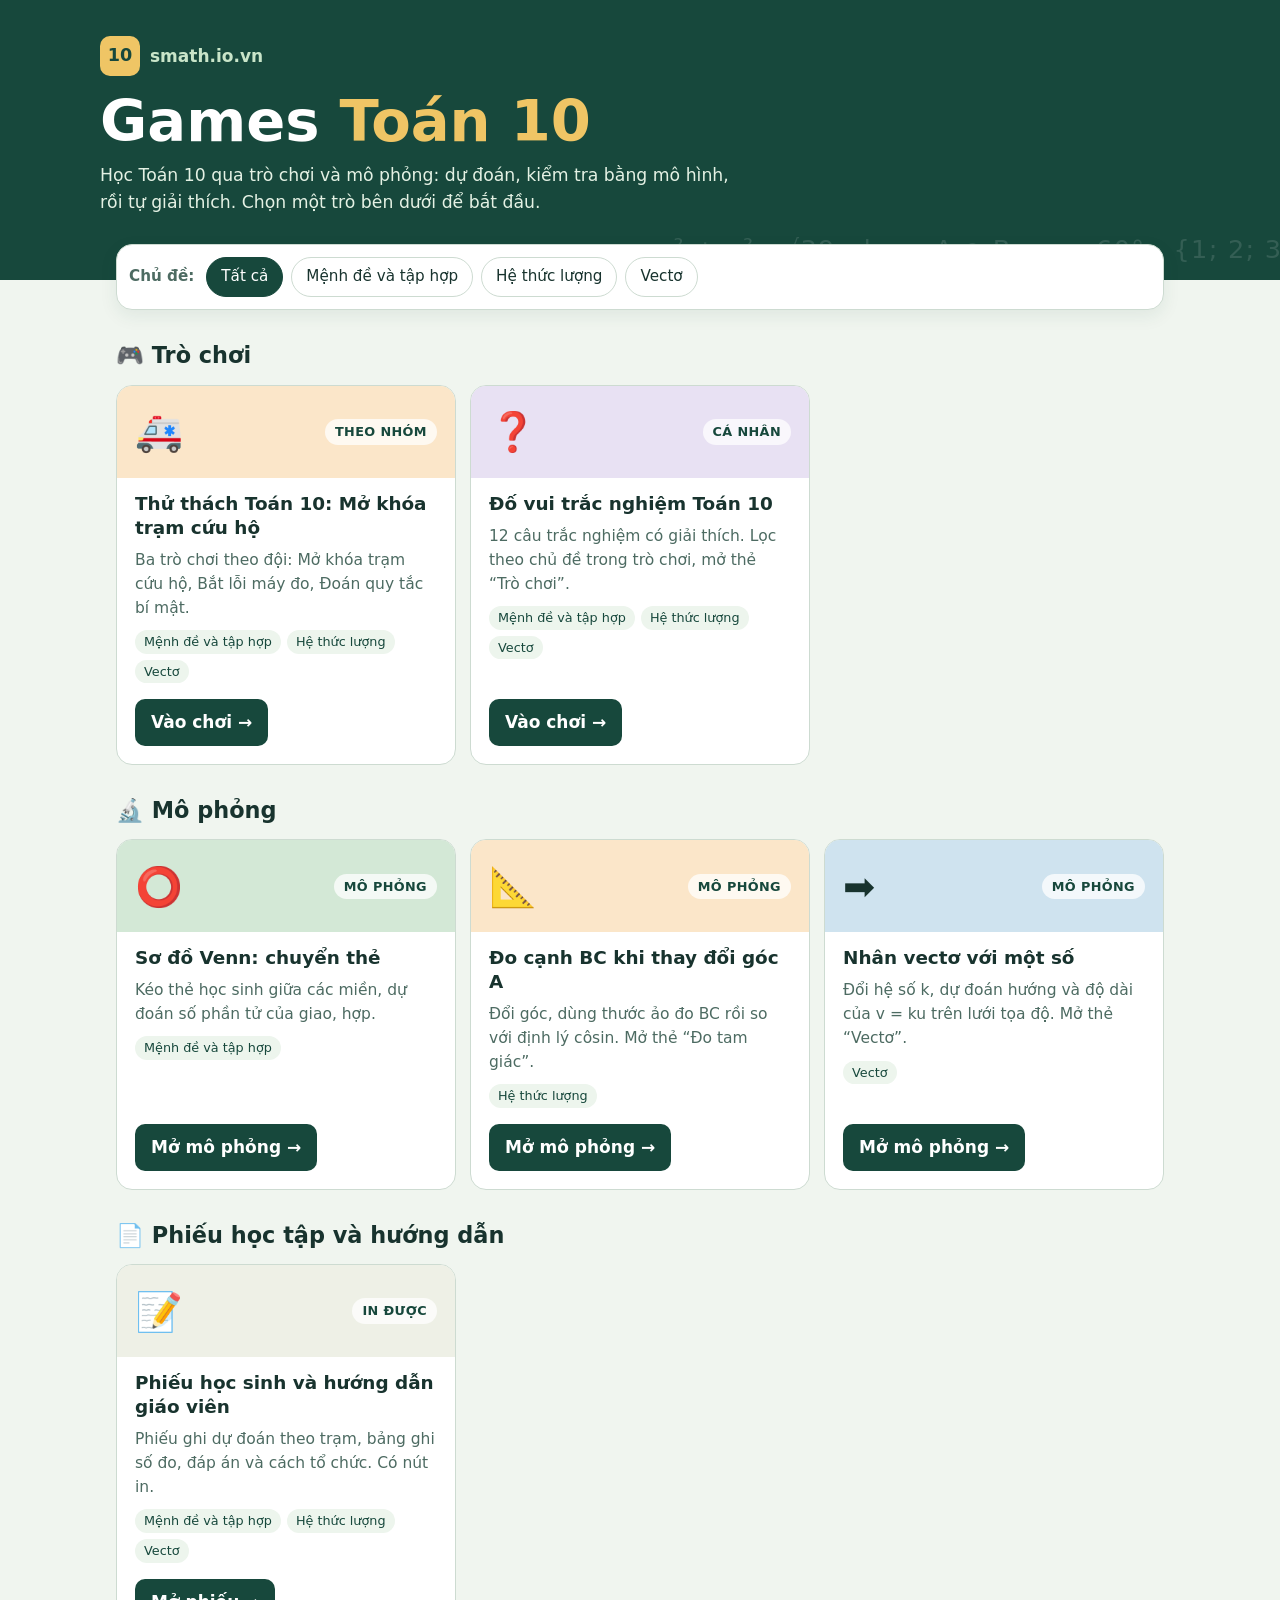
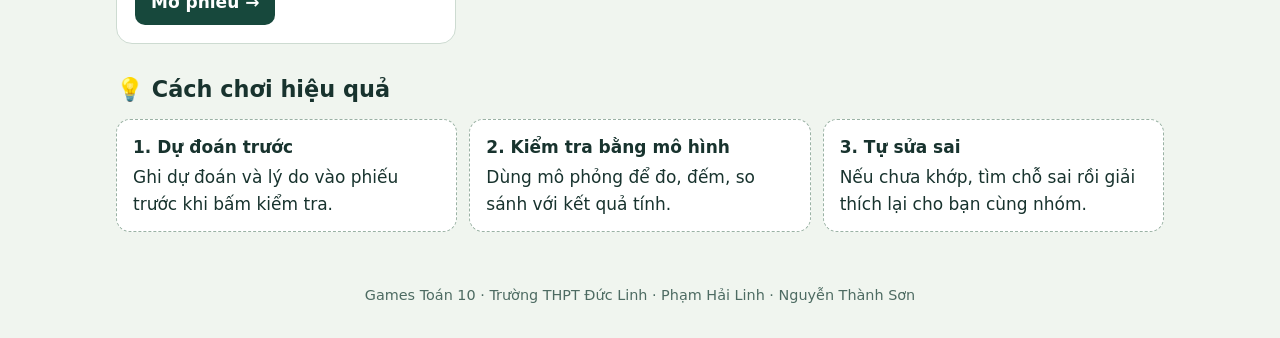
==== index.html @ 541e2322 "Trang web Games Toán 10: trang chủ, 3 file trò chơi, CNAME smath.io.vn - index.html: liệt kê, lọc th" ====
<!doctype html>
<html lang="vi">
<head>
<meta charset="utf-8">
<meta name="viewport" content="width=device-width,initial-scale=1">
<title>Games Toán 10</title>
<meta name="description" content="Games Toán 10: trò chơi, mô phỏng và phiếu học tập Toán lớp 10 cho học sinh. smath.io.vn">
<meta name="theme-color" content="#17483c">
<meta property="og:title" content="Games Toán 10">
<meta property="og:description" content="Học Toán 10 qua trò chơi và mô phỏng: tập hợp, hệ thức lượng, vectơ.">
<link rel="icon" href="data:image/svg+xml,%3Csvg xmlns='http://www.w3.org/2000/svg' viewBox='0 0 64 64'%3E%3Crect width='64' height='64' rx='14' fill='%2317483c'/%3E%3Ctext x='32' y='44' font-size='34' font-family='Segoe UI,Arial' font-weight='700' fill='%23efc565' text-anchor='middle'%3E10%3C/text%3E%3C/svg%3E">
<style>
:root{
  --bg:#f0f5ef;--card:#ffffff;--ink:#18332e;--muted:#4d6b62;--line:#cddbd1;
  --green:#17483c;--green2:#286c89;--accent:#efc565;--orange:#b36520;
  --t-logic:#d3e8d6;--t-tri:#fbe6c9;--t-vec:#cfe3ef;--t-all:#e8e1f3;
}
*{box-sizing:border-box}
html{scroll-behavior:smooth}
body{margin:0;background:var(--bg);color:var(--ink);font:17px/1.55 "Segoe UI",system-ui,-apple-system,Roboto,Arial,sans-serif}
a{color:inherit}
.hero{background:var(--green);color:#fff;padding:36px 16px 64px;position:relative;overflow:hidden}
.hero::after{content:"x² + y² · √39 · k·u · A ∩ B · cos 60° · {1; 2; 3}";position:absolute;right:-20px;bottom:10px;font-size:clamp(1rem,3vw,1.6rem);opacity:.12;white-space:nowrap;letter-spacing:.05em}
.wrap{max-width:1080px;margin:auto}
.brand{display:flex;align-items:center;gap:10px;font-weight:600;color:#c9e5c9;margin:0}
.logo{width:40px;height:40px;border-radius:10px;background:var(--accent);color:var(--green);display:grid;place-items:center;font-weight:800;font-size:1.1rem}
h1{font-size:clamp(2.2rem,7vw,3.6rem);line-height:1.05;margin:16px 0 10px}
h1 span{color:var(--accent)}
.lead{max-width:640px;margin:0;color:#e4f1e4;font-size:1.08rem}
main{max-width:1080px;margin:-36px auto 0;padding:0 16px 32px;position:relative}
.filters{background:var(--card);border:1px solid var(--line);border-radius:16px;padding:12px;display:flex;gap:8px;flex-wrap:wrap;align-items:center;box-shadow:0 6px 18px rgba(23,72,60,.08)}
.filters b{margin-right:4px;font-size:.95rem;color:var(--muted)}
.chip{font:inherit;font-size:.95rem;border:1px solid var(--line);background:#fff;color:var(--ink);padding:7px 14px;border-radius:999px;cursor:pointer;min-height:40px}
.chip[aria-pressed=true]{background:var(--green);color:#fff;border-color:var(--green)}
.chip:focus-visible,.card a:focus-visible{outline:3px solid var(--orange);outline-offset:2px}
h2{font-size:1.4rem;margin:28px 0 12px}
.grid{display:grid;gap:14px;grid-template-columns:repeat(auto-fill,minmax(270px,1fr))}
.card{background:var(--card);border:1px solid var(--line);border-radius:16px;overflow:hidden;display:flex;flex-direction:column;transition:transform .15s,box-shadow .15s}
.card:hover{transform:translateY(-3px);box-shadow:0 10px 24px rgba(23,72,60,.12)}
.thumb{height:92px;display:flex;align-items:center;justify-content:space-between;padding:0 18px;font-size:2.4rem}
.thumb .kind{font-size:.8rem;font-weight:700;background:rgba(255,255,255,.75);color:var(--green);padding:3px 10px;border-radius:999px;letter-spacing:.03em;text-transform:uppercase}
.body{padding:14px 18px 18px;display:flex;flex-direction:column;gap:8px;flex:1}
.card h3{margin:0;font-size:1.15rem;line-height:1.3}
.card p{margin:0;color:var(--muted);font-size:.97rem}
.tags{display:flex;gap:6px;flex-wrap:wrap;margin-top:2px}
.tag{font-size:.8rem;padding:2px 9px;border-radius:999px;background:#edf5ed;color:var(--green)}
.go{margin-top:auto;padding-top:8px}
.go a{display:inline-flex;align-items:center;gap:6px;background:var(--green);color:#fff;text-decoration:none;font-weight:600;padding:10px 16px;border-radius:10px;min-height:44px}
.go a:hover{background:#0f3a30}
.empty{color:var(--muted)}
.tips{display:grid;gap:12px;grid-template-columns:repeat(auto-fit,minmax(220px,1fr));margin-top:6px}
.tip{background:#fff;border:1px dashed #9ab2a4;border-radius:14px;padding:14px 16px}
.tip b{display:block;margin-bottom:4px}
footer{text-align:center;color:var(--muted);font-size:.9rem;padding:20px 16px 32px}
@media (max-width:520px){.hero{padding:26px 16px 58px}.thumb{height:76px;font-size:2rem}.filters b{width:100%}}
@media (prefers-reduced-motion:reduce){.card{transition:none}.card:hover{transform:none}}
</style>
</head>
<body>
<header class="hero">
  <div class="wrap">
    <p class="brand"><span class="logo">10</span> smath.io.vn</p>
    <h1>Games <span>Toán 10</span></h1>
    <p class="lead">Học Toán 10 qua trò chơi và mô phỏng: dự đoán, kiểm tra bằng mô hình, rồi tự giải thích. Chọn một trò bên dưới để bắt đầu.</p>
  </div>
</header>

<main>
  <div class="filters" role="group" aria-label="Lọc theo chủ đề">
    <b>Chủ đề:</b>
    <button class="chip" data-topic="all" aria-pressed="true">Tất cả</button>
    <button class="chip" data-topic="logic" aria-pressed="false">Mệnh đề và tập hợp</button>
    <button class="chip" data-topic="triangle" aria-pressed="false">Hệ thức lượng</button>
    <button class="chip" data-topic="vector" aria-pressed="false">Vectơ</button>
  </div>

  <section id="choi"><h2>🎮 Trò chơi</h2><div class="grid" data-group="game"></div></section>
  <section id="mophong"><h2>🔬 Mô phỏng</h2><div class="grid" data-group="sim"></div></section>
  <section id="giaovien"><h2>📄 Phiếu học tập và hướng dẫn</h2><div class="grid" data-group="doc"></div></section>

  <section>
    <h2>💡 Cách chơi hiệu quả</h2>
    <div class="tips">
      <div class="tip"><b>1. Dự đoán trước</b>Ghi dự đoán và lý do vào phiếu trước khi bấm kiểm tra.</div>
      <div class="tip"><b>2. Kiểm tra bằng mô hình</b>Dùng mô phỏng để đo, đếm, so sánh với kết quả tính.</div>
      <div class="tip"><b>3. Tự sửa sai</b>Nếu chưa khớp, tìm chỗ sai rồi giải thích lại cho bạn cùng nhóm.</div>
    </div>
  </section>
</main>

<footer>Games Toán 10 · Trường THPT Đức Linh · Phạm Hải Linh · Nguyễn Thành Sơn</footer>

<script>
/* Thêm trò chơi mới: chép file HTML vào thư mục games/ rồi thêm một dòng vào danh sách dưới đây.
   group: "game" (trò chơi) | "sim" (mô phỏng) | "doc" (phiếu, hướng dẫn)
   topics: "logic" | "triangle" | "vector" (có thể nhiều chủ đề) */
const ITEMS = [
  {
    group: "game", icon: "🚑", color: "var(--t-tri)",
    title: "Thử thách Toán 10: Mở khóa trạm cứu hộ",
    desc: "Ba trò chơi theo đội: Mở khóa trạm cứu hộ, Bắt lỗi máy đo, Đoán quy tắc bí mật.",
    topics: ["logic", "triangle", "vector"],
    href: "games/Ba_tro_choi_SK_6.html", kind: "Theo nhóm"
  },
  {
    group: "game", icon: "❓", color: "var(--t-all)",
    title: "Đố vui trắc nghiệm Toán 10",
    desc: "12 câu trắc nghiệm có giải thích. Lọc theo chủ đề trong trò chơi, mở thẻ “Trò chơi”.",
    topics: ["logic", "triangle", "vector"],
    href: "games/SK_6_Mo_phong_Tro_choi_Toan10.html", kind: "Cá nhân"
  },
  {
    group: "sim", icon: "⭕", color: "var(--t-logic)",
    title: "Sơ đồ Venn: chuyển thẻ",
    desc: "Kéo thẻ học sinh giữa các miền, dự đoán số phần tử của giao, hợp.",
    topics: ["logic"],
    href: "games/SK_6_Mo_phong_Tro_choi_Toan10.html", kind: "Mô phỏng"
  },
  {
    group: "sim", icon: "📐", color: "var(--t-tri)",
    title: "Đo cạnh BC khi thay đổi góc A",
    desc: "Đổi góc, dùng thước ảo đo BC rồi so với định lý côsin. Mở thẻ “Đo tam giác”.",
    topics: ["triangle"],
    href: "games/SK_6_Mo_phong_Tro_choi_Toan10.html", kind: "Mô phỏng"
  },
  {
    group: "sim", icon: "➡️", color: "var(--t-vec)",
    title: "Nhân vectơ với một số",
    desc: "Đổi hệ số k, dự đoán hướng và độ dài của v = ku trên lưới tọa độ. Mở thẻ “Vectơ”.",
    topics: ["vector"],
    href: "games/SK_6_Mo_phong_Tro_choi_Toan10.html", kind: "Mô phỏng"
  },
  {
    group: "doc", icon: "📝", color: "#eef0e6",
    title: "Phiếu học sinh và hướng dẫn giáo viên",
    desc: "Phiếu ghi dự đoán theo trạm, bảng ghi số đo, đáp án và cách tổ chức. Có nút in.",
    topics: ["logic", "triangle", "vector"],
    href: "games/Phieu_hoc_sinh_va_huong_dan_SK_6.html", kind: "In được"
  }
];
const TOPIC_NAMES = { logic: "Mệnh đề và tập hợp", triangle: "Hệ thức lượng", vector: "Vectơ" };

function render(topic) {
  document.querySelectorAll("[data-group]").forEach(grid => {
    grid.replaceChildren();
    const list = ITEMS.filter(it => it.group === grid.dataset.group && (topic === "all" || it.topics.includes(topic)));
    grid.closest("section").hidden = list.length === 0;
    list.forEach(it => {
      const card = document.createElement("article");
      card.className = "card";
      card.innerHTML = `
        <div class="thumb" style="background:${it.color}"><span aria-hidden="true">${it.icon}</span><span class="kind">${it.kind}</span></div>
        <div class="body">
          <h3></h3><p></p>
          <div class="tags">${it.topics.map(t => `<span class="tag">${TOPIC_NAMES[t]}</span>`).join("")}</div>
          <div class="go"><a href="${it.href}">Vào chơi →</a></div>
        </div>`;
      card.querySelector("h3").textContent = it.title;
      card.querySelector("p").textContent = it.desc;
      if (it.group === "doc") card.querySelector(".go a").textContent = "Mở phiếu →";
      if (it.group === "sim") card.querySelector(".go a").textContent = "Mở mô phỏng →";
      grid.append(card);
    });
  });
}
document.querySelectorAll(".chip").forEach(chip => chip.onclick = () => {
  document.querySelectorAll(".chip").forEach(c => c.setAttribute("aria-pressed", String(c === chip)));
  render(chip.dataset.topic);
});
render("all");
</script>
</body>
</html>
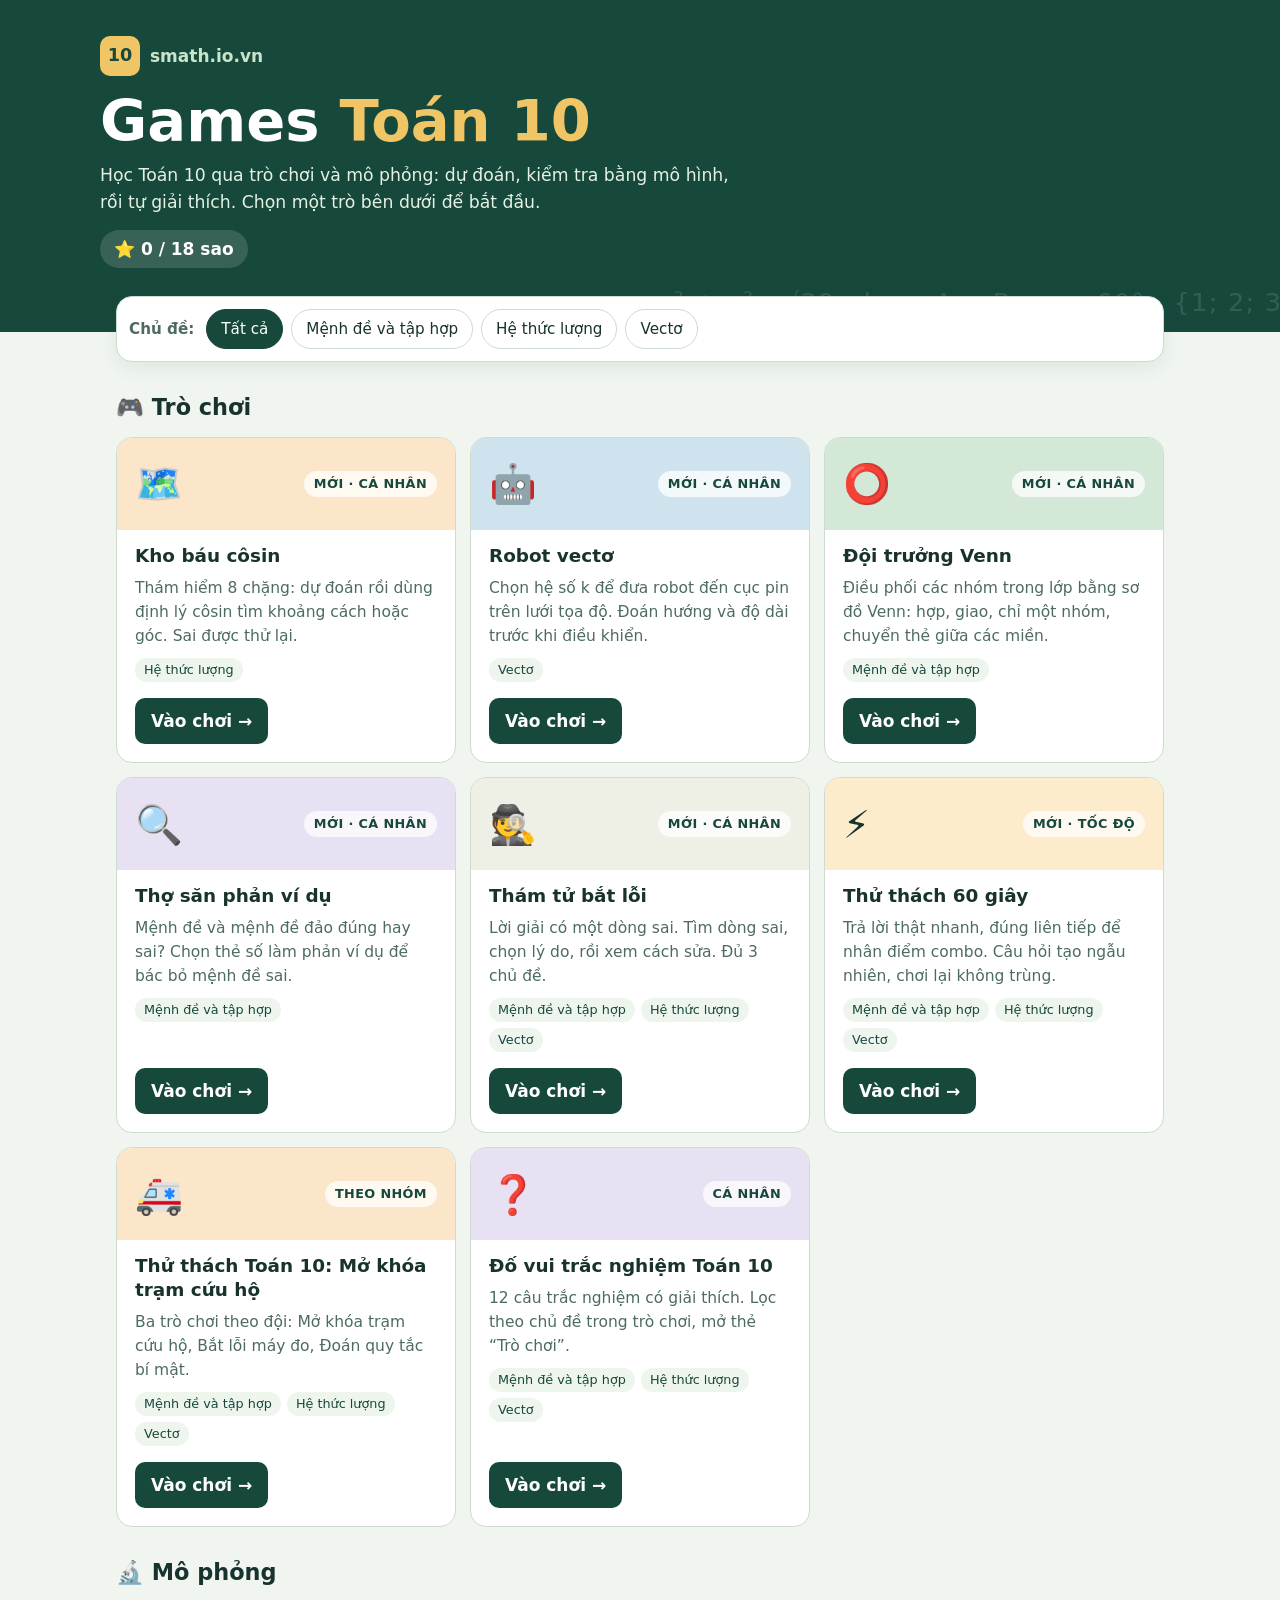
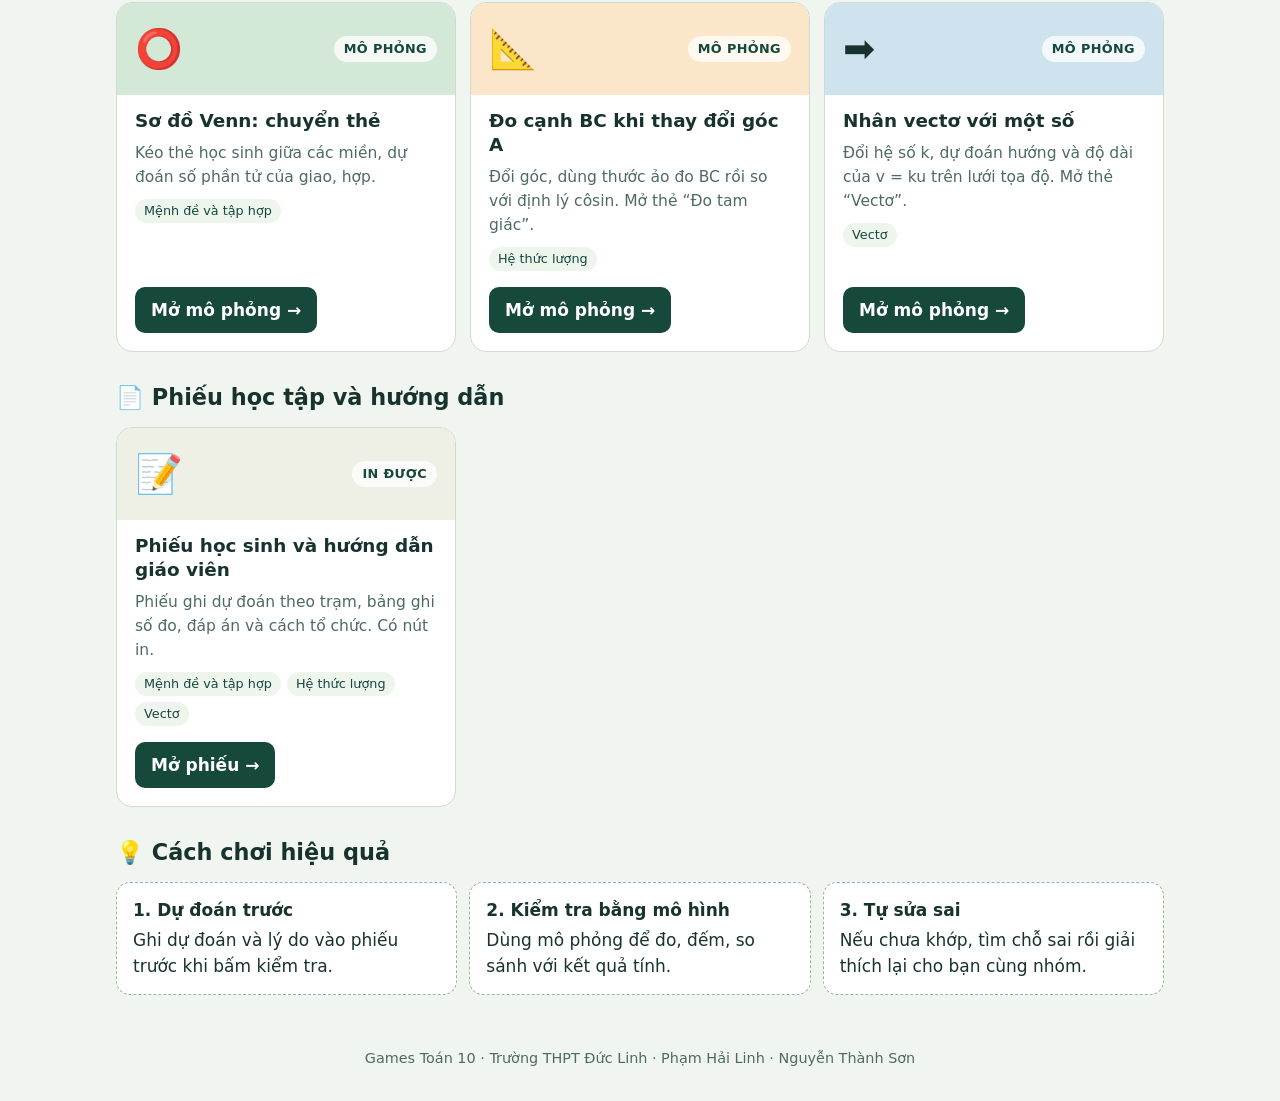
==== commit aff1ea2f: "Thêm 6 trò chơi mới theo sáng kiến SK_6, lưu sao và kỷ lục trên trang chủ Co-Authored-By: Claude Son" ====
--- a/index.html
+++ b/index.html
@@ -47,6 +47,10 @@
 .go{margin-top:auto;padding-top:8px}
 .go a{display:inline-flex;align-items:center;gap:6px;background:var(--green);color:#fff;text-decoration:none;font-weight:600;padding:10px 16px;border-radius:10px;min-height:44px}
 .go a:hover{background:#0f3a30}
+.go{display:flex;align-items:center;gap:10px;flex-wrap:wrap}
+.score{font-size:.9rem;color:var(--muted)}
+.score .st{letter-spacing:.05em}
+.stars-pill{display:inline-block;margin-top:14px;background:rgba(255,255,255,.14);padding:6px 14px;border-radius:999px;font-weight:600;color:#fff}
 .empty{color:var(--muted)}
 .tips{display:grid;gap:12px;grid-template-columns:repeat(auto-fit,minmax(220px,1fr));margin-top:6px}
 .tip{background:#fff;border:1px dashed #9ab2a4;border-radius:14px;padding:14px 16px}
@@ -62,6 +66,7 @@
     <p class="brand"><span class="logo">10</span> smath.io.vn</p>
     <h1>Games <span>Toán 10</span></h1>
     <p class="lead">Học Toán 10 qua trò chơi và mô phỏng: dự đoán, kiểm tra bằng mô hình, rồi tự giải thích. Chọn một trò bên dưới để bắt đầu.</p>
+    <span class="stars-pill" id="stars" title="Sao em đã thu thập trên máy này"></span>
   </div>
 </header>
 
@@ -96,6 +101,42 @@
    topics: "logic" | "triangle" | "vector" (có thể nhiều chủ đề) */
 const ITEMS = [
   {
+    id: "kho-bau-cosin", isNew: true, group: "game", icon: "🗺️", color: "var(--t-tri)",
+    title: "Kho báu côsin",
+    desc: "Thám hiểm 8 chặng: dự đoán rồi dùng định lý côsin tìm khoảng cách hoặc góc. Sai được thử lại.",
+    topics: ["triangle"], href: "games/kho-bau-cosin.html", kind: "Cá nhân"
+  },
+  {
+    id: "robot-vecto", isNew: true, group: "game", icon: "🤖", color: "var(--t-vec)",
+    title: "Robot vectơ",
+    desc: "Chọn hệ số k để đưa robot đến cục pin trên lưới tọa độ. Đoán hướng và độ dài trước khi điều khiển.",
+    topics: ["vector"], href: "games/robot-vecto.html", kind: "Cá nhân"
+  },
+  {
+    id: "doi-truong-venn", isNew: true, group: "game", icon: "⭕", color: "var(--t-logic)",
+    title: "Đội trưởng Venn",
+    desc: "Điều phối các nhóm trong lớp bằng sơ đồ Venn: hợp, giao, chỉ một nhóm, chuyển thẻ giữa các miền.",
+    topics: ["logic"], href: "games/doi-truong-venn.html", kind: "Cá nhân"
+  },
+  {
+    id: "tho-san-phan-vi-du", isNew: true, group: "game", icon: "🔍", color: "var(--t-all)",
+    title: "Thợ săn phản ví dụ",
+    desc: "Mệnh đề và mệnh đề đảo đúng hay sai? Chọn thẻ số làm phản ví dụ để bác bỏ mệnh đề sai.",
+    topics: ["logic"], href: "games/tho-san-phan-vi-du.html", kind: "Cá nhân"
+  },
+  {
+    id: "tham-tu-loi-sai", isNew: true, group: "game", icon: "🕵️", color: "#eef0e6",
+    title: "Thám tử bắt lỗi",
+    desc: "Lời giải có một dòng sai. Tìm dòng sai, chọn lý do, rồi xem cách sửa. Đủ 3 chủ đề.",
+    topics: ["logic", "triangle", "vector"], href: "games/tham-tu-loi-sai.html", kind: "Cá nhân"
+  },
+  {
+    id: "thu-thach-60s", isNew: true, group: "game", icon: "⚡", color: "#fdeccb",
+    title: "Thử thách 60 giây",
+    desc: "Trả lời thật nhanh, đúng liên tiếp để nhân điểm combo. Câu hỏi tạo ngẫu nhiên, chơi lại không trùng.",
+    topics: ["logic", "triangle", "vector"], href: "games/thu-thach-60s.html", kind: "Tốc độ"
+  },
+  {
     group: "game", icon: "🚑", color: "var(--t-tri)",
     title: "Thử thách Toán 10: Mở khóa trạm cứu hộ",
     desc: "Ba trò chơi theo đội: Mở khóa trạm cứu hộ, Bắt lỗi máy đo, Đoán quy tắc bí mật.",
@@ -140,6 +181,11 @@
 ];
 const TOPIC_NAMES = { logic: "Mệnh đề và tập hợp", triangle: "Hệ thức lượng", vector: "Vectơ" };
 
+function record(id) { try { return JSON.parse(localStorage.getItem("smath10:" + id)) || null; } catch (e) { return null; } }
+function totalStars() {
+  const ids = ITEMS.filter(i => i.id).map(i => i.id);
+  return { got: ids.reduce((n, id) => n + ((record(id) || {}).stars || 0), 0), max: ids.length * 3 };
+}
 function render(topic) {
   document.querySelectorAll("[data-group]").forEach(grid => {
     grid.replaceChildren();
@@ -149,14 +195,16 @@
       const card = document.createElement("article");
       card.className = "card";
       card.innerHTML = `
-        <div class="thumb" style="background:${it.color}"><span aria-hidden="true">${it.icon}</span><span class="kind">${it.kind}</span></div>
+        <div class="thumb" style="background:${it.color}"><span aria-hidden="true">${it.icon}</span><span class="kind">${it.isNew ? "Mới · " : ""}${it.kind}</span></div>
         <div class="body">
           <h3></h3><p></p>
           <div class="tags">${it.topics.map(t => `<span class="tag">${TOPIC_NAMES[t]}</span>`).join("")}</div>
-          <div class="go"><a href="${it.href}">Vào chơi →</a></div>
+          <div class="go"><a href="${it.href}">Vào chơi →</a><span class="score"></span></div>
         </div>`;
       card.querySelector("h3").textContent = it.title;
       card.querySelector("p").textContent = it.desc;
+      const rec = it.id ? record(it.id) : null;
+      if (rec && rec.plays) card.querySelector(".score").innerHTML = `<span class="st" aria-label="${rec.stars} sao">${"⭐".repeat(rec.stars)}${"☆".repeat(3 - rec.stars)}</span> Kỷ lục ${rec.best}`;
       if (it.group === "doc") card.querySelector(".go a").textContent = "Mở phiếu →";
       if (it.group === "sim") card.querySelector(".go a").textContent = "Mở mô phỏng →";
       grid.append(card);
@@ -168,6 +216,8 @@
   render(chip.dataset.topic);
 });
 render("all");
+const ts = totalStars();
+document.getElementById("stars").textContent = `⭐ ${ts.got} / ${ts.max} sao`;
 </script>
 </body>
 </html>
